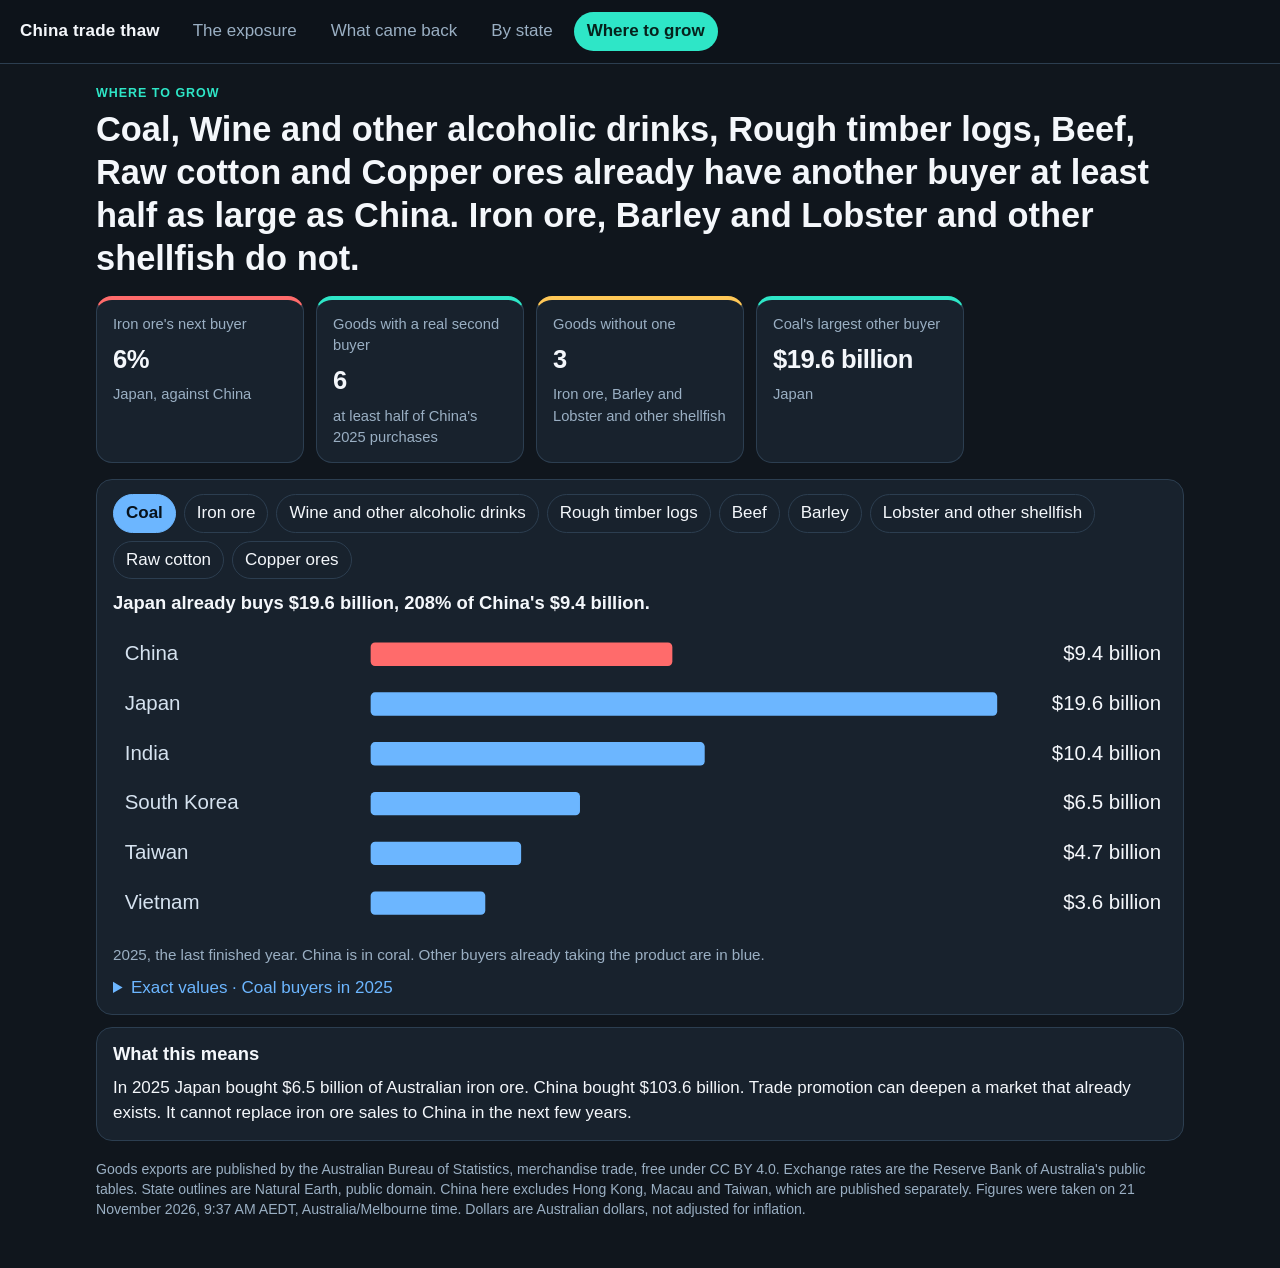
==== site/grow.html @ 38d075c1 "Add the China trade thaw briefing and lakehouse. Merchandise exports from the ABS API show how much " ====
<!DOCTYPE html>
<html lang="en-AU">
<head>
<meta charset="utf-8">
<meta name="viewport" content="width=device-width, initial-scale=1">
<title>Where to grow · China trade thaw</title>
<link rel="icon" href="favicon.ico">
<link rel="stylesheet" href="assets/style.css">
</head>
<body>
<header class="top">
  <div class="brand">China trade thaw</div>
  <nav><a href="index.html">The exposure</a><a href="recovery.html">What came back</a><a href="states.html">By state</a><a href="grow.html" aria-current="page">Where to grow</a></nav>
</header>
<main>

<section class="banner">
  <p class="kicker">Where to grow</p>
  <h1>Coal, Wine and other alcoholic drinks, Rough timber logs, Beef, Raw cotton and Copper ores already have another buyer at least half as large as China. Iron ore, Barley and Lobster and other shellfish do not.</h1>
</section>
<section class="kpis"><article class="kpi status-down"><p class="kpi-label">Iron ore's next buyer</p><p class="kpi-value">6%</p><p class="kpi-detail">Japan, against China</p></article><article class="kpi status-back"><p class="kpi-label">Goods with a real second buyer</p><p class="kpi-value">6</p><p class="kpi-detail">at least half of China's 2025 purchases</p></article><article class="kpi status-part"><p class="kpi-label">Goods without one</p><p class="kpi-value">3</p><p class="kpi-detail">Iron ore, Barley and Lobster and other shellfish</p></article><article class="kpi status-back"><p class="kpi-label">Coal's largest other buyer</p><p class="kpi-value">$19.6 billion</p><p class="kpi-detail">Japan</p></article></section>
<section class="card" data-switch>
  <div class="pills"><button type="button" class="on" data-panel="321" aria-pressed="true">Coal</button><button type="button" class="" data-panel="281" aria-pressed="false">Iron ore</button><button type="button" class="" data-panel="112" aria-pressed="false">Wine and other alcoholic drinks</button><button type="button" class="" data-panel="247" aria-pressed="false">Rough timber logs</button><button type="button" class="" data-panel="011" aria-pressed="false">Beef</button><button type="button" class="" data-panel="043" aria-pressed="false">Barley</button><button type="button" class="" data-panel="036" aria-pressed="false">Lobster and other shellfish</button><button type="button" class="" data-panel="263" aria-pressed="false">Raw cotton</button><button type="button" class="" data-panel="283" aria-pressed="false">Copper ores</button></div>
  
<div class="panel" data-panel-id="321">
  <h3>Japan already buys $19.6 billion, 208% of China's $9.4 billion.</h3>
  <svg class="chart" data-chart="buyers-321" viewBox="0 0 720 212" role="img" width="100%"><text class="chart-label" x="8" y="24" fill="#d5e2ef" font-size="14">China</text><rect x="176" y="12" width="206.1" height="16" rx="3" fill="#ff6b6b"></rect><text class="chart-label" x="716" y="24" text-anchor="end" fill="#f4f7fb" font-size="14">$9.4 billion</text><text class="chart-label" x="8" y="58" fill="#d5e2ef" font-size="14">Japan</text><rect x="176" y="46" width="428.0" height="16" rx="3" fill="#6cb6ff"></rect><text class="chart-label" x="716" y="58" text-anchor="end" fill="#f4f7fb" font-size="14">$19.6 billion</text><text class="chart-label" x="8" y="92" fill="#d5e2ef" font-size="14">India</text><rect x="176" y="80" width="228.2" height="16" rx="3" fill="#6cb6ff"></rect><text class="chart-label" x="716" y="92" text-anchor="end" fill="#f4f7fb" font-size="14">$10.4 billion</text><text class="chart-label" x="8" y="126" fill="#d5e2ef" font-size="14">South Korea</text><rect x="176" y="114" width="143.0" height="16" rx="3" fill="#6cb6ff"></rect><text class="chart-label" x="716" y="126" text-anchor="end" fill="#f4f7fb" font-size="14">$6.5 billion</text><text class="chart-label" x="8" y="160" fill="#d5e2ef" font-size="14">Taiwan</text><rect x="176" y="148" width="102.8" height="16" rx="3" fill="#6cb6ff"></rect><text class="chart-label" x="716" y="160" text-anchor="end" fill="#f4f7fb" font-size="14">$4.7 billion</text><text class="chart-label" x="8" y="194" fill="#d5e2ef" font-size="14">Vietnam</text><rect x="176" y="182" width="78.3" height="16" rx="3" fill="#6cb6ff"></rect><text class="chart-label" x="716" y="194" text-anchor="end" fill="#f4f7fb" font-size="14">$3.6 billion</text></svg>
  <p class="note">2025, the last finished year. China is in coral. Other buyers already taking the product are in blue.</p>
  <details class="exact"><summary>Exact values · Coal buyers in 2025</summary><table><thead><tr><th>Buyer</th><th>Purchases</th></tr></thead><tbody><tr><td>China</td><td>$9.4 billion</td></tr><tr><td>Japan</td><td>$19.6 billion</td></tr><tr><td>India</td><td>$10.4 billion</td></tr><tr><td>South Korea</td><td>$6.5 billion</td></tr><tr><td>Taiwan</td><td>$4.7 billion</td></tr><tr><td>Vietnam</td><td>$3.6 billion</td></tr></tbody></table></details>
</div>

<div class="panel" data-panel-id="281" hidden>
  <h3>Japan buys $6.5 billion. That is 6% of China's $103.6 billion.</h3>
  <svg class="chart" data-chart="buyers-281" viewBox="0 0 720 212" role="img" width="100%"><text class="chart-label" x="8" y="24" fill="#d5e2ef" font-size="14">China</text><rect x="176" y="12" width="428.0" height="16" rx="3" fill="#ff6b6b"></rect><text class="chart-label" x="716" y="24" text-anchor="end" fill="#f4f7fb" font-size="14">$103.6 billion</text><text class="chart-label" x="8" y="58" fill="#d5e2ef" font-size="14">Japan</text><rect x="176" y="46" width="26.8" height="16" rx="3" fill="#6cb6ff"></rect><text class="chart-label" x="716" y="58" text-anchor="end" fill="#f4f7fb" font-size="14">$6.5 billion</text><text class="chart-label" x="8" y="92" fill="#d5e2ef" font-size="14">South Korea</text><rect x="176" y="80" width="26.2" height="16" rx="3" fill="#6cb6ff"></rect><text class="chart-label" x="716" y="92" text-anchor="end" fill="#f4f7fb" font-size="14">$6.4 billion</text><text class="chart-label" x="8" y="126" fill="#d5e2ef" font-size="14">Taiwan</text><rect x="176" y="114" width="6.9" height="16" rx="3" fill="#6cb6ff"></rect><text class="chart-label" x="716" y="126" text-anchor="end" fill="#f4f7fb" font-size="14">$1.7 billion</text><text class="chart-label" x="8" y="160" fill="#d5e2ef" font-size="14">Vietnam</text><rect x="176" y="148" width="5.8" height="16" rx="3" fill="#6cb6ff"></rect><text class="chart-label" x="716" y="160" text-anchor="end" fill="#f4f7fb" font-size="14">$1.4 billion</text><text class="chart-label" x="8" y="194" fill="#d5e2ef" font-size="14">Indonesia</text><rect x="176" y="182" width="3.8" height="16" rx="3" fill="#6cb6ff"></rect><text class="chart-label" x="716" y="194" text-anchor="end" fill="#f4f7fb" font-size="14">$928 million</text></svg>
  <p class="note">2025, the last finished year. China is in coral. Other buyers already taking the product are in blue.</p>
  <details class="exact"><summary>Exact values · Iron ore buyers in 2025</summary><table><thead><tr><th>Buyer</th><th>Purchases</th></tr></thead><tbody><tr><td>China</td><td>$103.6 billion</td></tr><tr><td>Japan</td><td>$6.5 billion</td></tr><tr><td>South Korea</td><td>$6.4 billion</td></tr><tr><td>Taiwan</td><td>$1.7 billion</td></tr><tr><td>Vietnam</td><td>$1.4 billion</td></tr><tr><td>Indonesia</td><td>$928 million</td></tr></tbody></table></details>
</div>

<div class="panel" data-panel-id="112" hidden>
  <h3>United Kingdom already buys $391 million, 54% of China's $722 million.</h3>
  <svg class="chart" data-chart="buyers-112" viewBox="0 0 720 212" role="img" width="100%"><text class="chart-label" x="8" y="24" fill="#d5e2ef" font-size="14">China</text><rect x="176" y="12" width="428.0" height="16" rx="3" fill="#ff6b6b"></rect><text class="chart-label" x="716" y="24" text-anchor="end" fill="#f4f7fb" font-size="14">$722 million</text><text class="chart-label" x="8" y="58" fill="#d5e2ef" font-size="14">United Kingdom</text><rect x="176" y="46" width="231.8" height="16" rx="3" fill="#6cb6ff"></rect><text class="chart-label" x="716" y="58" text-anchor="end" fill="#f4f7fb" font-size="14">$391 million</text><text class="chart-label" x="8" y="92" fill="#d5e2ef" font-size="14">United States</text><rect x="176" y="80" width="193.4" height="16" rx="3" fill="#6cb6ff"></rect><text class="chart-label" x="716" y="92" text-anchor="end" fill="#f4f7fb" font-size="14">$326 million</text><text class="chart-label" x="8" y="126" fill="#d5e2ef" font-size="14">New Zealand</text><rect x="176" y="114" width="125.4" height="16" rx="3" fill="#6cb6ff"></rect><text class="chart-label" x="716" y="126" text-anchor="end" fill="#f4f7fb" font-size="14">$212 million</text><text class="chart-label" x="8" y="160" fill="#d5e2ef" font-size="14">Canada</text><rect x="176" y="148" width="104.7" height="16" rx="3" fill="#6cb6ff"></rect><text class="chart-label" x="716" y="160" text-anchor="end" fill="#f4f7fb" font-size="14">$177 million</text><text class="chart-label" x="8" y="194" fill="#d5e2ef" font-size="14">Hong Kong</text><rect x="176" y="182" width="83.3" height="16" rx="3" fill="#6cb6ff"></rect><text class="chart-label" x="716" y="194" text-anchor="end" fill="#f4f7fb" font-size="14">$141 million</text></svg>
  <p class="note">2025, the last finished year. China is in coral. Other buyers already taking the product are in blue.</p>
  <details class="exact"><summary>Exact values · Wine and other alcoholic drinks buyers in 2025</summary><table><thead><tr><th>Buyer</th><th>Purchases</th></tr></thead><tbody><tr><td>China</td><td>$722 million</td></tr><tr><td>United Kingdom</td><td>$391 million</td></tr><tr><td>United States</td><td>$326 million</td></tr><tr><td>New Zealand</td><td>$212 million</td></tr><tr><td>Canada</td><td>$177 million</td></tr><tr><td>Hong Kong</td><td>$141 million</td></tr></tbody></table></details>
</div>

<div class="panel" data-panel-id="247" hidden>
  <h3>India already buys $167 million, 130% of China's $128 million.</h3>
  <svg class="chart" data-chart="buyers-247" viewBox="0 0 720 212" role="img" width="100%"><text class="chart-label" x="8" y="24" fill="#d5e2ef" font-size="14">China</text><rect x="176" y="12" width="328.7" height="16" rx="3" fill="#ff6b6b"></rect><text class="chart-label" x="716" y="24" text-anchor="end" fill="#f4f7fb" font-size="14">$128 million</text><text class="chart-label" x="8" y="58" fill="#d5e2ef" font-size="14">India</text><rect x="176" y="46" width="428.0" height="16" rx="3" fill="#6cb6ff"></rect><text class="chart-label" x="716" y="58" text-anchor="end" fill="#f4f7fb" font-size="14">$167 million</text><text class="chart-label" x="8" y="92" fill="#d5e2ef" font-size="14">Vietnam</text><rect x="176" y="80" width="19.8" height="16" rx="3" fill="#6cb6ff"></rect><text class="chart-label" x="716" y="92" text-anchor="end" fill="#f4f7fb" font-size="14">$7.7 million</text><text class="chart-label" x="8" y="126" fill="#d5e2ef" font-size="14">Thailand</text><rect x="176" y="114" width="13.9" height="16" rx="3" fill="#6cb6ff"></rect><text class="chart-label" x="716" y="126" text-anchor="end" fill="#f4f7fb" font-size="14">$5.4 million</text><text class="chart-label" x="8" y="160" fill="#d5e2ef" font-size="14">New Zealand</text><rect x="176" y="148" width="8.7" height="16" rx="3" fill="#6cb6ff"></rect><text class="chart-label" x="716" y="160" text-anchor="end" fill="#f4f7fb" font-size="14">$3.4 million</text><text class="chart-label" x="8" y="194" fill="#d5e2ef" font-size="14">South Korea</text><rect x="176" y="182" width="8.4" height="16" rx="3" fill="#6cb6ff"></rect><text class="chart-label" x="716" y="194" text-anchor="end" fill="#f4f7fb" font-size="14">$3.3 million</text></svg>
  <p class="note">2025, the last finished year. China is in coral. Other buyers already taking the product are in blue.</p>
  <details class="exact"><summary>Exact values · Rough timber logs buyers in 2025</summary><table><thead><tr><th>Buyer</th><th>Purchases</th></tr></thead><tbody><tr><td>China</td><td>$128 million</td></tr><tr><td>India</td><td>$167 million</td></tr><tr><td>Vietnam</td><td>$7.7 million</td></tr><tr><td>Thailand</td><td>$5.4 million</td></tr><tr><td>New Zealand</td><td>$3.4 million</td></tr><tr><td>South Korea</td><td>$3.3 million</td></tr></tbody></table></details>
</div>

<div class="panel" data-panel-id="011" hidden>
  <h3>United States already buys $5.9 billion, 168% of China's $3.5 billion.</h3>
  <svg class="chart" data-chart="buyers-011" viewBox="0 0 720 212" role="img" width="100%"><text class="chart-label" x="8" y="24" fill="#d5e2ef" font-size="14">China</text><rect x="176" y="12" width="254.8" height="16" rx="3" fill="#ff6b6b"></rect><text class="chart-label" x="716" y="24" text-anchor="end" fill="#f4f7fb" font-size="14">$3.5 billion</text><text class="chart-label" x="8" y="58" fill="#d5e2ef" font-size="14">United States</text><rect x="176" y="46" width="428.0" height="16" rx="3" fill="#6cb6ff"></rect><text class="chart-label" x="716" y="58" text-anchor="end" fill="#f4f7fb" font-size="14">$5.9 billion</text><text class="chart-label" x="8" y="92" fill="#d5e2ef" font-size="14">Japan</text><rect x="176" y="80" width="181.7" height="16" rx="3" fill="#6cb6ff"></rect><text class="chart-label" x="716" y="92" text-anchor="end" fill="#f4f7fb" font-size="14">$2.5 billion</text><text class="chart-label" x="8" y="126" fill="#d5e2ef" font-size="14">South Korea</text><rect x="176" y="114" width="181.0" height="16" rx="3" fill="#6cb6ff"></rect><text class="chart-label" x="716" y="126" text-anchor="end" fill="#f4f7fb" font-size="14">$2.5 billion</text><text class="chart-label" x="8" y="160" fill="#d5e2ef" font-size="14">Canada</text><rect x="176" y="148" width="48.8" height="16" rx="3" fill="#6cb6ff"></rect><text class="chart-label" x="716" y="160" text-anchor="end" fill="#f4f7fb" font-size="14">$667 million</text><text class="chart-label" x="8" y="194" fill="#d5e2ef" font-size="14">Indonesia</text><rect x="176" y="182" width="42.5" height="16" rx="3" fill="#6cb6ff"></rect><text class="chart-label" x="716" y="194" text-anchor="end" fill="#f4f7fb" font-size="14">$581 million</text></svg>
  <p class="note">2025, the last finished year. China is in coral. Other buyers already taking the product are in blue.</p>
  <details class="exact"><summary>Exact values · Beef buyers in 2025</summary><table><thead><tr><th>Buyer</th><th>Purchases</th></tr></thead><tbody><tr><td>China</td><td>$3.5 billion</td></tr><tr><td>United States</td><td>$5.9 billion</td></tr><tr><td>Japan</td><td>$2.5 billion</td></tr><tr><td>South Korea</td><td>$2.5 billion</td></tr><tr><td>Canada</td><td>$667 million</td></tr><tr><td>Indonesia</td><td>$581 million</td></tr></tbody></table></details>
</div>

<div class="panel" data-panel-id="043" hidden>
  <h3>Saudi Arabia buys $212 million. That is 9% of China's $2.4 billion.</h3>
  <svg class="chart" data-chart="buyers-043" viewBox="0 0 720 212" role="img" width="100%"><text class="chart-label" x="8" y="24" fill="#d5e2ef" font-size="14">China</text><rect x="176" y="12" width="428.0" height="16" rx="3" fill="#ff6b6b"></rect><text class="chart-label" x="716" y="24" text-anchor="end" fill="#f4f7fb" font-size="14">$2.4 billion</text><text class="chart-label" x="8" y="58" fill="#d5e2ef" font-size="14">Saudi Arabia</text><rect x="176" y="46" width="37.6" height="16" rx="3" fill="#6cb6ff"></rect><text class="chart-label" x="716" y="58" text-anchor="end" fill="#f4f7fb" font-size="14">$212 million</text><text class="chart-label" x="8" y="92" fill="#d5e2ef" font-size="14">Japan</text><rect x="176" y="80" width="36.3" height="16" rx="3" fill="#6cb6ff"></rect><text class="chart-label" x="716" y="92" text-anchor="end" fill="#f4f7fb" font-size="14">$205 million</text><text class="chart-label" x="8" y="126" fill="#d5e2ef" font-size="14">Mexico</text><rect x="176" y="114" width="24.6" height="16" rx="3" fill="#6cb6ff"></rect><text class="chart-label" x="716" y="126" text-anchor="end" fill="#f4f7fb" font-size="14">$139 million</text><text class="chart-label" x="8" y="160" fill="#d5e2ef" font-size="14">Vietnam</text><rect x="176" y="148" width="15.2" height="16" rx="3" fill="#6cb6ff"></rect><text class="chart-label" x="716" y="160" text-anchor="end" fill="#f4f7fb" font-size="14">$86 million</text><text class="chart-label" x="8" y="194" fill="#d5e2ef" font-size="14">Thailand</text><rect x="176" y="182" width="10.5" height="16" rx="3" fill="#6cb6ff"></rect><text class="chart-label" x="716" y="194" text-anchor="end" fill="#f4f7fb" font-size="14">$59 million</text></svg>
  <p class="note">2025, the last finished year. China is in coral. Other buyers already taking the product are in blue.</p>
  <details class="exact"><summary>Exact values · Barley buyers in 2025</summary><table><thead><tr><th>Buyer</th><th>Purchases</th></tr></thead><tbody><tr><td>China</td><td>$2.4 billion</td></tr><tr><td>Saudi Arabia</td><td>$212 million</td></tr><tr><td>Japan</td><td>$205 million</td></tr><tr><td>Mexico</td><td>$139 million</td></tr><tr><td>Vietnam</td><td>$86 million</td></tr><tr><td>Thailand</td><td>$59 million</td></tr></tbody></table></details>
</div>

<div class="panel" data-panel-id="036" hidden>
  <h3>Hong Kong buys $142 million. That is 23% of China's $611 million.</h3>
  <svg class="chart" data-chart="buyers-036" viewBox="0 0 720 212" role="img" width="100%"><text class="chart-label" x="8" y="24" fill="#d5e2ef" font-size="14">China</text><rect x="176" y="12" width="428.0" height="16" rx="3" fill="#ff6b6b"></rect><text class="chart-label" x="716" y="24" text-anchor="end" fill="#f4f7fb" font-size="14">$611 million</text><text class="chart-label" x="8" y="58" fill="#d5e2ef" font-size="14">Hong Kong</text><rect x="176" y="46" width="99.7" height="16" rx="3" fill="#6cb6ff"></rect><text class="chart-label" x="716" y="58" text-anchor="end" fill="#f4f7fb" font-size="14">$142 million</text><text class="chart-label" x="8" y="92" fill="#d5e2ef" font-size="14">Taiwan</text><rect x="176" y="80" width="22.5" height="16" rx="3" fill="#6cb6ff"></rect><text class="chart-label" x="716" y="92" text-anchor="end" fill="#f4f7fb" font-size="14">$32 million</text><text class="chart-label" x="8" y="126" fill="#d5e2ef" font-size="14">Singapore</text><rect x="176" y="114" width="20.4" height="16" rx="3" fill="#6cb6ff"></rect><text class="chart-label" x="716" y="126" text-anchor="end" fill="#f4f7fb" font-size="14">$29 million</text><text class="chart-label" x="8" y="160" fill="#d5e2ef" font-size="14">United States</text><rect x="176" y="148" width="15.4" height="16" rx="3" fill="#6cb6ff"></rect><text class="chart-label" x="716" y="160" text-anchor="end" fill="#f4f7fb" font-size="14">$22 million</text><text class="chart-label" x="8" y="194" fill="#d5e2ef" font-size="14">Vietnam</text><rect x="176" y="182" width="11.5" height="16" rx="3" fill="#6cb6ff"></rect><text class="chart-label" x="716" y="194" text-anchor="end" fill="#f4f7fb" font-size="14">$16 million</text></svg>
  <p class="note">2025, the last finished year. China is in coral. Other buyers already taking the product are in blue.</p>
  <details class="exact"><summary>Exact values · Lobster and other shellfish buyers in 2025</summary><table><thead><tr><th>Buyer</th><th>Purchases</th></tr></thead><tbody><tr><td>China</td><td>$611 million</td></tr><tr><td>Hong Kong</td><td>$142 million</td></tr><tr><td>Taiwan</td><td>$32 million</td></tr><tr><td>Singapore</td><td>$29 million</td></tr><tr><td>United States</td><td>$22 million</td></tr><tr><td>Vietnam</td><td>$16 million</td></tr></tbody></table></details>
</div>

<div class="panel" data-panel-id="263" hidden>
  <h3>India already buys $633 million, 67% of China's $944 million.</h3>
  <svg class="chart" data-chart="buyers-263" viewBox="0 0 720 212" role="img" width="100%"><text class="chart-label" x="8" y="24" fill="#d5e2ef" font-size="14">China</text><rect x="176" y="12" width="428.0" height="16" rx="3" fill="#ff6b6b"></rect><text class="chart-label" x="716" y="24" text-anchor="end" fill="#f4f7fb" font-size="14">$944 million</text><text class="chart-label" x="8" y="58" fill="#d5e2ef" font-size="14">India</text><rect x="176" y="46" width="287.2" height="16" rx="3" fill="#6cb6ff"></rect><text class="chart-label" x="716" y="58" text-anchor="end" fill="#f4f7fb" font-size="14">$633 million</text><text class="chart-label" x="8" y="92" fill="#d5e2ef" font-size="14">Vietnam</text><rect x="176" y="80" width="266.2" height="16" rx="3" fill="#6cb6ff"></rect><text class="chart-label" x="716" y="92" text-anchor="end" fill="#f4f7fb" font-size="14">$587 million</text><text class="chart-label" x="8" y="126" fill="#d5e2ef" font-size="14">Bangladesh</text><rect x="176" y="114" width="196.6" height="16" rx="3" fill="#6cb6ff"></rect><text class="chart-label" x="716" y="126" text-anchor="end" fill="#f4f7fb" font-size="14">$434 million</text><text class="chart-label" x="8" y="160" fill="#d5e2ef" font-size="14">Indonesia</text><rect x="176" y="148" width="158.6" height="16" rx="3" fill="#6cb6ff"></rect><text class="chart-label" x="716" y="160" text-anchor="end" fill="#f4f7fb" font-size="14">$350 million</text><text class="chart-label" x="8" y="194" fill="#d5e2ef" font-size="14">Malaysia</text><rect x="176" y="182" width="88.4" height="16" rx="3" fill="#6cb6ff"></rect><text class="chart-label" x="716" y="194" text-anchor="end" fill="#f4f7fb" font-size="14">$195 million</text></svg>
  <p class="note">2025, the last finished year. China is in coral. Other buyers already taking the product are in blue.</p>
  <details class="exact"><summary>Exact values · Raw cotton buyers in 2025</summary><table><thead><tr><th>Buyer</th><th>Purchases</th></tr></thead><tbody><tr><td>China</td><td>$944 million</td></tr><tr><td>India</td><td>$633 million</td></tr><tr><td>Vietnam</td><td>$587 million</td></tr><tr><td>Bangladesh</td><td>$434 million</td></tr><tr><td>Indonesia</td><td>$350 million</td></tr><tr><td>Malaysia</td><td>$195 million</td></tr></tbody></table></details>
</div>

<div class="panel" data-panel-id="283" hidden>
  <h3>Japan already buys $2.4 billion, 80% of China's $3.0 billion.</h3>
  <svg class="chart" data-chart="buyers-283" viewBox="0 0 720 212" role="img" width="100%"><text class="chart-label" x="8" y="24" fill="#d5e2ef" font-size="14">China</text><rect x="176" y="12" width="428.0" height="16" rx="3" fill="#ff6b6b"></rect><text class="chart-label" x="716" y="24" text-anchor="end" fill="#f4f7fb" font-size="14">$3.0 billion</text><text class="chart-label" x="8" y="58" fill="#d5e2ef" font-size="14">Japan</text><rect x="176" y="46" width="343.1" height="16" rx="3" fill="#6cb6ff"></rect><text class="chart-label" x="716" y="58" text-anchor="end" fill="#f4f7fb" font-size="14">$2.4 billion</text><text class="chart-label" x="8" y="92" fill="#d5e2ef" font-size="14">India</text><rect x="176" y="80" width="162.5" height="16" rx="3" fill="#6cb6ff"></rect><text class="chart-label" x="716" y="92" text-anchor="end" fill="#f4f7fb" font-size="14">$1.1 billion</text><text class="chart-label" x="8" y="126" fill="#d5e2ef" font-size="14">South Korea</text><rect x="176" y="114" width="105.5" height="16" rx="3" fill="#6cb6ff"></rect><text class="chart-label" x="716" y="126" text-anchor="end" fill="#f4f7fb" font-size="14">$739 million</text><text class="chart-label" x="8" y="160" fill="#d5e2ef" font-size="14">Malaysia</text><rect x="176" y="148" width="22.4" height="16" rx="3" fill="#6cb6ff"></rect><text class="chart-label" x="716" y="160" text-anchor="end" fill="#f4f7fb" font-size="14">$157 million</text><text class="chart-label" x="8" y="194" fill="#d5e2ef" font-size="14">Philippines</text><rect x="176" y="182" width="9.9" height="16" rx="3" fill="#6cb6ff"></rect><text class="chart-label" x="716" y="194" text-anchor="end" fill="#f4f7fb" font-size="14">$69 million</text></svg>
  <p class="note">2025, the last finished year. China is in coral. Other buyers already taking the product are in blue.</p>
  <details class="exact"><summary>Exact values · Copper ores buyers in 2025</summary><table><thead><tr><th>Buyer</th><th>Purchases</th></tr></thead><tbody><tr><td>China</td><td>$3.0 billion</td></tr><tr><td>Japan</td><td>$2.4 billion</td></tr><tr><td>India</td><td>$1.1 billion</td></tr><tr><td>South Korea</td><td>$739 million</td></tr><tr><td>Malaysia</td><td>$157 million</td></tr><tr><td>Philippines</td><td>$69 million</td></tr></tbody></table></details>
</div>

</section>
<section class="means"><h2>What this means</h2><p>In 2025 Japan bought $6.5 billion of Australian iron ore. China bought $103.6 billion. Trade promotion can deepen a market that already exists. It cannot replace iron ore sales to China in the next few years.</p></section>

<footer class="sources">
  <p>Goods exports are published by the Australian Bureau of Statistics, merchandise trade, free under CC BY 4.0.
  Exchange rates are the Reserve Bank of Australia's public tables. State outlines are Natural Earth, public domain.
  China here excludes Hong Kong, Macau and Taiwan, which are published separately.
  Figures were taken on 21 November 2026, 9:37 AM AEDT, Australia/Melbourne time.
  Dollars are Australian dollars, not adjusted for inflation.</p>
</footer>
</main>
<script src="assets/app.js"></script>
</body>
</html>
---- site/assets/style.css ----
:root {
  color-scheme: dark;
  --bg: #10161d;
  --card: #18222d;
  --line: #2c3e50;
  --text: #f4f7fb;
  --muted: #9aafc3;
  --teal: #2ee6c7;
  --amber: #ffc857;
  --coral: #ff6b6b;
  --blue: #6cb6ff;
}

* { box-sizing: border-box; }

body {
  margin: 0;
  background: var(--bg);
  color: var(--text);
  font: 17px/1.45 "Segoe UI", "Helvetica Neue", Arial, sans-serif;
}

.top {
  display: flex;
  flex-wrap: wrap;
  align-items: center;
  gap: 12px 20px;
  padding: 12px 20px;
  border-bottom: 1px solid var(--line);
  background: #0d131a;
  position: sticky;
  top: 0;
  z-index: 2;
}

.brand {
  font-weight: 700;
  letter-spacing: 0.01em;
}

nav {
  display: flex;
  flex-wrap: wrap;
  gap: 8px;
}

nav a {
  color: var(--muted);
  text-decoration: none;
  padding: 6px 12px;
  border-radius: 999px;
  border: 1px solid transparent;
}

nav a[aria-current="page"] {
  color: #06221c;
  background: var(--teal);
  font-weight: 700;
}

main {
  max-width: 1120px;
  margin: 0 auto;
  padding: 20px 16px 48px;
}

.banner h1 {
  font-size: clamp(1.6rem, 3vw, 2.15rem);
  line-height: 1.25;
  margin: 6px 0 0;
}

.kicker {
  margin: 0;
  color: var(--teal);
  font-weight: 700;
  text-transform: uppercase;
  letter-spacing: 0.08em;
  font-size: 0.78rem;
}

.kpis {
  display: grid;
  grid-template-columns: repeat(5, 1fr);
  gap: 12px;
  margin: 16px 0;
}

.kpi, .card, .means {
  background: var(--card);
  border: 1px solid var(--line);
  border-radius: 16px;
  padding: 14px 16px;
}

.kpi {
  border-top: 4px solid var(--line);
}

.kpi.status-back { border-top-color: var(--teal); }
.kpi.status-part { border-top-color: var(--amber); }
.kpi.status-down { border-top-color: var(--coral); }

.kpi-label, .kpi-detail, .note, footer {
  color: var(--muted);
}

.kpi-label, .kpi-detail { margin: 0; font-size: 0.92rem; }
.kpi-value {
  margin: 6px 0;
  font-size: clamp(1.45rem, 2vw, 1.9rem);
  font-weight: 750;
  letter-spacing: -0.02em;
}

.card { margin: 12px 0; }
.card h2, .means h2, .panel h3 {
  font-size: 1.15rem;
  line-height: 1.3;
  margin: 0 0 10px;
}

.grid-2 {
  display: grid;
  grid-template-columns: 1fr 1fr;
  gap: 12px;
}

.note { margin: 8px 0 0; font-size: 0.95rem; }

.means { margin-top: 12px; }
.means p { margin: 0; }

.pills { display: flex; flex-wrap: wrap; gap: 8px; margin-bottom: 12px; }
.pills button {
  background: transparent;
  color: var(--text);
  border: 1px solid var(--line);
  border-radius: 999px;
  padding: 6px 12px;
  font: inherit;
  cursor: pointer;
}
.pills button.on {
  background: var(--blue);
  color: #07121c;
  border-color: var(--blue);
  font-weight: 700;
}

svg.chart { display: block; max-width: 100%; height: auto; }
svg text { font-family: "Segoe UI", "Helvetica Neue", Arial, sans-serif; }

.legend { display: flex; flex-wrap: wrap; gap: 10px 16px; list-style: none; padding: 8px 0 0; margin: 0; }
.legend li { display: flex; align-items: center; gap: 6px; color: var(--muted); font-size: 0.92rem; }
.legend i { width: 14px; height: 14px; border-radius: 3px; display: inline-block; }

details.exact { margin-top: 10px; }
details.exact summary { cursor: pointer; color: var(--blue); }
table { width: 100%; border-collapse: collapse; margin-top: 8px; font-size: 0.92rem; }
th, td { text-align: left; padding: 6px 8px; border-bottom: 1px solid var(--line); vertical-align: top; }
th { color: var(--muted); font-weight: 650; }

footer.sources { margin-top: 18px; font-size: 0.88rem; }
footer.sources p { margin: 0; }

@media (max-width: 980px) {
  .kpis { grid-template-columns: 1fr 1fr; }
  .grid-2 { grid-template-columns: 1fr; }
}

@media (max-width: 640px) {
  .kpis { grid-template-columns: 1fr; }
}
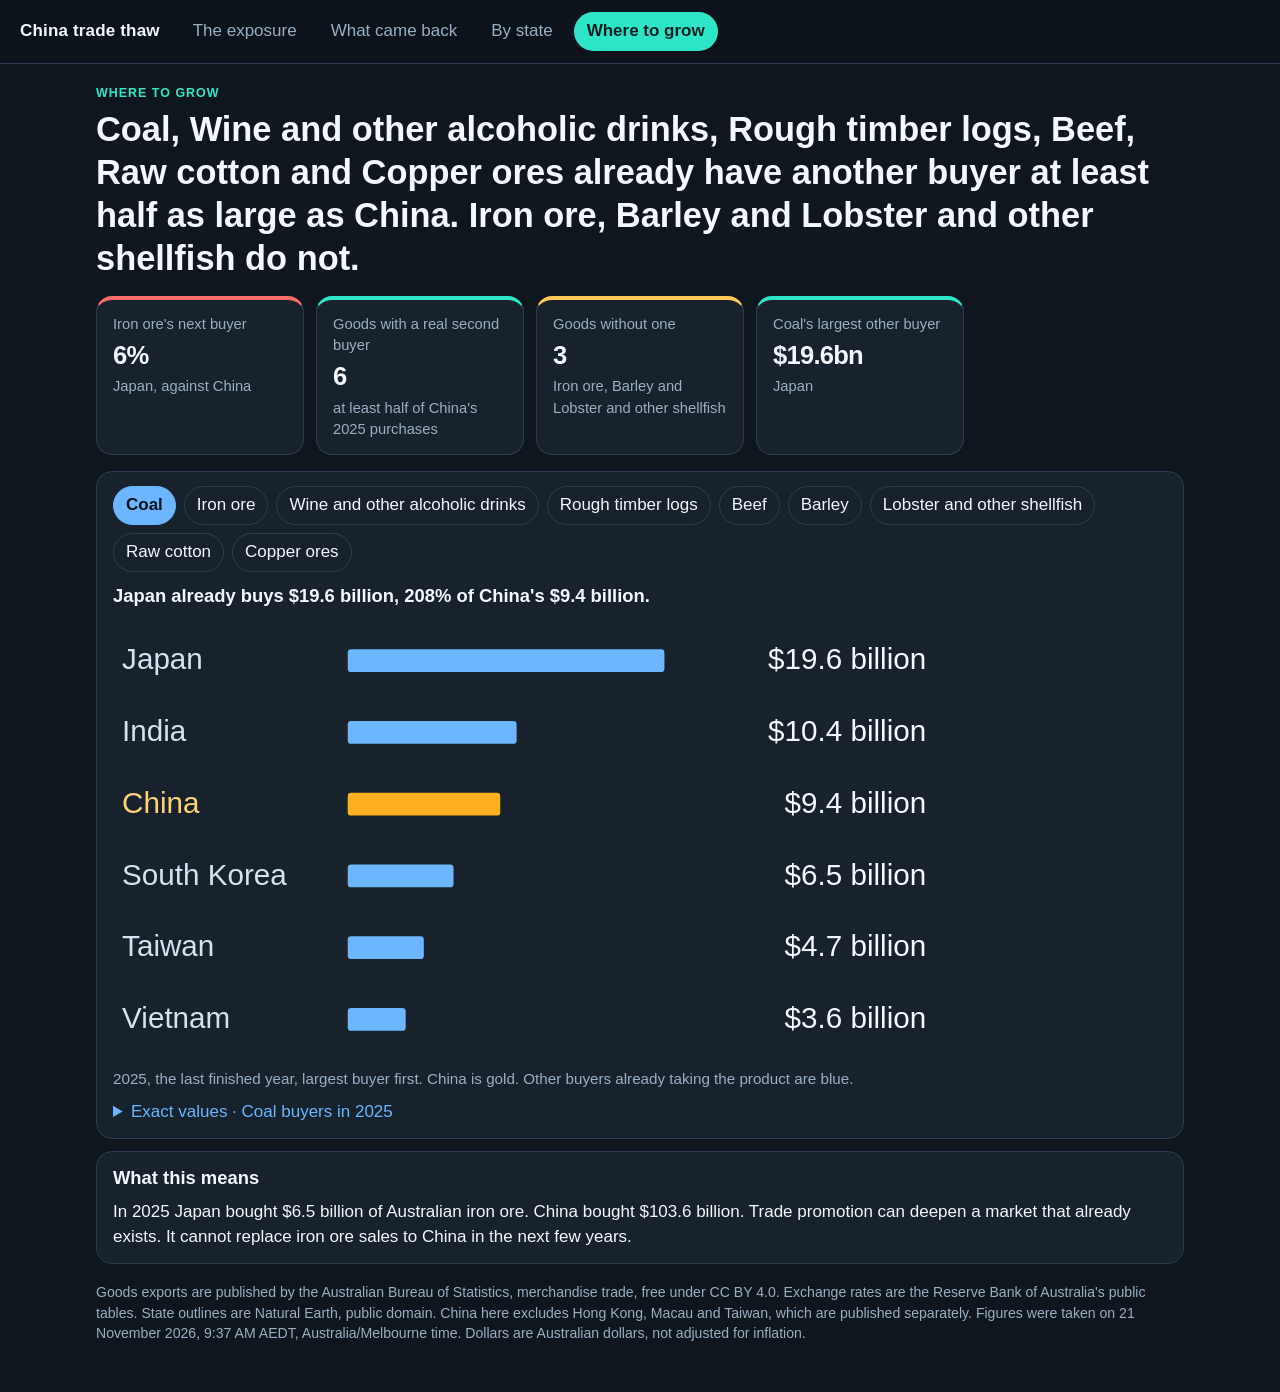
==== commit 4a2ae587: "Polish the briefing charts so labels and KPI values stay readable. Keep the dark cards and the recor" ====
--- a/site/grow.html
+++ b/site/grow.html
@@ -18,70 +18,70 @@
   <p class="kicker">Where to grow</p>
   <h1>Coal, Wine and other alcoholic drinks, Rough timber logs, Beef, Raw cotton and Copper ores already have another buyer at least half as large as China. Iron ore, Barley and Lobster and other shellfish do not.</h1>
 </section>
-<section class="kpis"><article class="kpi status-down"><p class="kpi-label">Iron ore's next buyer</p><p class="kpi-value">6%</p><p class="kpi-detail">Japan, against China</p></article><article class="kpi status-back"><p class="kpi-label">Goods with a real second buyer</p><p class="kpi-value">6</p><p class="kpi-detail">at least half of China's 2025 purchases</p></article><article class="kpi status-part"><p class="kpi-label">Goods without one</p><p class="kpi-value">3</p><p class="kpi-detail">Iron ore, Barley and Lobster and other shellfish</p></article><article class="kpi status-back"><p class="kpi-label">Coal's largest other buyer</p><p class="kpi-value">$19.6 billion</p><p class="kpi-detail">Japan</p></article></section>
+<section class="kpis"><article class="kpi status-down"><p class="kpi-label">Iron ore's next buyer</p><p class="kpi-value">6%</p><p class="kpi-detail">Japan, against China</p></article><article class="kpi status-back"><p class="kpi-label">Goods with a real second buyer</p><p class="kpi-value">6</p><p class="kpi-detail">at least half of China's 2025 purchases</p></article><article class="kpi status-part"><p class="kpi-label">Goods without one</p><p class="kpi-value">3</p><p class="kpi-detail">Iron ore, Barley and Lobster and other shellfish</p></article><article class="kpi status-back"><p class="kpi-label">Coal's largest other buyer</p><p class="kpi-value">$19.6bn</p><p class="kpi-detail">Japan</p></article></section>
 <section class="card" data-switch>
   <div class="pills"><button type="button" class="on" data-panel="321" aria-pressed="true">Coal</button><button type="button" class="" data-panel="281" aria-pressed="false">Iron ore</button><button type="button" class="" data-panel="112" aria-pressed="false">Wine and other alcoholic drinks</button><button type="button" class="" data-panel="247" aria-pressed="false">Rough timber logs</button><button type="button" class="" data-panel="011" aria-pressed="false">Beef</button><button type="button" class="" data-panel="043" aria-pressed="false">Barley</button><button type="button" class="" data-panel="036" aria-pressed="false">Lobster and other shellfish</button><button type="button" class="" data-panel="263" aria-pressed="false">Raw cotton</button><button type="button" class="" data-panel="283" aria-pressed="false">Copper ores</button></div>
   
 <div class="panel" data-panel-id="321">
   <h3>Japan already buys $19.6 billion, 208% of China's $9.4 billion.</h3>
-  <svg class="chart" data-chart="buyers-321" viewBox="0 0 720 212" role="img" width="100%"><text class="chart-label" x="8" y="24" fill="#d5e2ef" font-size="14">China</text><rect x="176" y="12" width="206.1" height="16" rx="3" fill="#ff6b6b"></rect><text class="chart-label" x="716" y="24" text-anchor="end" fill="#f4f7fb" font-size="14">$9.4 billion</text><text class="chart-label" x="8" y="58" fill="#d5e2ef" font-size="14">Japan</text><rect x="176" y="46" width="428.0" height="16" rx="3" fill="#6cb6ff"></rect><text class="chart-label" x="716" y="58" text-anchor="end" fill="#f4f7fb" font-size="14">$19.6 billion</text><text class="chart-label" x="8" y="92" fill="#d5e2ef" font-size="14">India</text><rect x="176" y="80" width="228.2" height="16" rx="3" fill="#6cb6ff"></rect><text class="chart-label" x="716" y="92" text-anchor="end" fill="#f4f7fb" font-size="14">$10.4 billion</text><text class="chart-label" x="8" y="126" fill="#d5e2ef" font-size="14">South Korea</text><rect x="176" y="114" width="143.0" height="16" rx="3" fill="#6cb6ff"></rect><text class="chart-label" x="716" y="126" text-anchor="end" fill="#f4f7fb" font-size="14">$6.5 billion</text><text class="chart-label" x="8" y="160" fill="#d5e2ef" font-size="14">Taiwan</text><rect x="176" y="148" width="102.8" height="16" rx="3" fill="#6cb6ff"></rect><text class="chart-label" x="716" y="160" text-anchor="end" fill="#f4f7fb" font-size="14">$4.7 billion</text><text class="chart-label" x="8" y="194" fill="#d5e2ef" font-size="14">Vietnam</text><rect x="176" y="182" width="78.3" height="16" rx="3" fill="#6cb6ff"></rect><text class="chart-label" x="716" y="194" text-anchor="end" fill="#f4f7fb" font-size="14">$3.6 billion</text></svg>
-  <p class="note">2025, the last finished year. China is in coral. Other buyers already taking the product are in blue.</p>
-  <details class="exact"><summary>Exact values · Coal buyers in 2025</summary><table><thead><tr><th>Buyer</th><th>Purchases</th></tr></thead><tbody><tr><td>China</td><td>$9.4 billion</td></tr><tr><td>Japan</td><td>$19.6 billion</td></tr><tr><td>India</td><td>$10.4 billion</td></tr><tr><td>South Korea</td><td>$6.5 billion</td></tr><tr><td>Taiwan</td><td>$4.7 billion</td></tr><tr><td>Vietnam</td><td>$3.6 billion</td></tr></tbody></table></details>
+  <div class="chart-scroll"><svg class="chart" data-chart="buyers-321" data-sort="desc" viewBox="0 0 720 388" role="img" width="100%"><text class="chart-label" x="8" y="45.1" fill="#d5e2ef" font-size="26">Japan</text><rect x="206.1" y="27.5" width="278.1" height="20" rx="3" fill="#6cb6ff" data-code="JAP"></rect><text class="chart-label" x="714" y="45.1" text-anchor="end" fill="#f4f7fb" font-size="26">$19.6 billion</text><text class="chart-label" x="8" y="108.1" fill="#d5e2ef" font-size="26">India</text><rect x="206.1" y="90.5" width="148.3" height="20" rx="3" fill="#6cb6ff" data-code="INIA"></rect><text class="chart-label" x="714" y="108.1" text-anchor="end" fill="#f4f7fb" font-size="26">$10.4 billion</text><text class="chart-label" x="8" y="171.1" fill="#ffd27a" font-size="26">China</text><rect x="206.1" y="153.5" width="133.9" height="20" rx="3" fill="#ffb020" data-code="CHIN"></rect><text class="chart-label" x="714" y="171.1" text-anchor="end" fill="#f4f7fb" font-size="26">$9.4 billion</text><text class="chart-label" x="8" y="234.1" fill="#d5e2ef" font-size="26">South Korea</text><rect x="206.1" y="216.5" width="92.9" height="20" rx="3" fill="#6cb6ff" data-code="RKOR"></rect><text class="chart-label" x="714" y="234.1" text-anchor="end" fill="#f4f7fb" font-size="26">$6.5 billion</text><text class="chart-label" x="8" y="297.1" fill="#d5e2ef" font-size="26">Taiwan</text><rect x="206.1" y="279.5" width="66.8" height="20" rx="3" fill="#6cb6ff" data-code="TAIW"></rect><text class="chart-label" x="714" y="297.1" text-anchor="end" fill="#f4f7fb" font-size="26">$4.7 billion</text><text class="chart-label" x="8" y="360.1" fill="#d5e2ef" font-size="26">Vietnam</text><rect x="206.1" y="342.5" width="50.9" height="20" rx="3" fill="#6cb6ff" data-code="VIET"></rect><text class="chart-label" x="714" y="360.1" text-anchor="end" fill="#f4f7fb" font-size="26">$3.6 billion</text></svg></div>
+  <p class="note">2025, the last finished year, largest buyer first. China is gold. Other buyers already taking the product are blue.</p>
+  <details class="exact"><summary>Exact values · Coal buyers in 2025</summary><table><thead><tr><th>Buyer</th><th>Purchases</th></tr></thead><tbody><tr><td>Japan</td><td>$19.6 billion</td></tr><tr><td>India</td><td>$10.4 billion</td></tr><tr><td>China</td><td>$9.4 billion</td></tr><tr><td>South Korea</td><td>$6.5 billion</td></tr><tr><td>Taiwan</td><td>$4.7 billion</td></tr><tr><td>Vietnam</td><td>$3.6 billion</td></tr></tbody></table></details>
 </div>
 
 <div class="panel" data-panel-id="281" hidden>
   <h3>Japan buys $6.5 billion. That is 6% of China's $103.6 billion.</h3>
-  <svg class="chart" data-chart="buyers-281" viewBox="0 0 720 212" role="img" width="100%"><text class="chart-label" x="8" y="24" fill="#d5e2ef" font-size="14">China</text><rect x="176" y="12" width="428.0" height="16" rx="3" fill="#ff6b6b"></rect><text class="chart-label" x="716" y="24" text-anchor="end" fill="#f4f7fb" font-size="14">$103.6 billion</text><text class="chart-label" x="8" y="58" fill="#d5e2ef" font-size="14">Japan</text><rect x="176" y="46" width="26.8" height="16" rx="3" fill="#6cb6ff"></rect><text class="chart-label" x="716" y="58" text-anchor="end" fill="#f4f7fb" font-size="14">$6.5 billion</text><text class="chart-label" x="8" y="92" fill="#d5e2ef" font-size="14">South Korea</text><rect x="176" y="80" width="26.2" height="16" rx="3" fill="#6cb6ff"></rect><text class="chart-label" x="716" y="92" text-anchor="end" fill="#f4f7fb" font-size="14">$6.4 billion</text><text class="chart-label" x="8" y="126" fill="#d5e2ef" font-size="14">Taiwan</text><rect x="176" y="114" width="6.9" height="16" rx="3" fill="#6cb6ff"></rect><text class="chart-label" x="716" y="126" text-anchor="end" fill="#f4f7fb" font-size="14">$1.7 billion</text><text class="chart-label" x="8" y="160" fill="#d5e2ef" font-size="14">Vietnam</text><rect x="176" y="148" width="5.8" height="16" rx="3" fill="#6cb6ff"></rect><text class="chart-label" x="716" y="160" text-anchor="end" fill="#f4f7fb" font-size="14">$1.4 billion</text><text class="chart-label" x="8" y="194" fill="#d5e2ef" font-size="14">Indonesia</text><rect x="176" y="182" width="3.8" height="16" rx="3" fill="#6cb6ff"></rect><text class="chart-label" x="716" y="194" text-anchor="end" fill="#f4f7fb" font-size="14">$928 million</text></svg>
-  <p class="note">2025, the last finished year. China is in coral. Other buyers already taking the product are in blue.</p>
+  <div class="chart-scroll"><svg class="chart" data-chart="buyers-281" data-sort="desc" viewBox="0 0 720 388" role="img" width="100%"><text class="chart-label" x="8" y="45.1" fill="#ffd27a" font-size="26">China</text><rect x="206.1" y="27.5" width="262.0" height="20" rx="3" fill="#ffb020" data-code="CHIN"></rect><text class="chart-label" x="714" y="45.1" text-anchor="end" fill="#f4f7fb" font-size="26">$103.6 billion</text><text class="chart-label" x="8" y="108.1" fill="#d5e2ef" font-size="26">Japan</text><rect x="206.1" y="90.5" width="16.4" height="20" rx="3" fill="#6cb6ff" data-code="JAP"></rect><text class="chart-label" x="714" y="108.1" text-anchor="end" fill="#f4f7fb" font-size="26">$6.5 billion</text><text class="chart-label" x="8" y="171.1" fill="#d5e2ef" font-size="26">South Korea</text><rect x="206.1" y="153.5" width="16.1" height="20" rx="3" fill="#6cb6ff" data-code="RKOR"></rect><text class="chart-label" x="714" y="171.1" text-anchor="end" fill="#f4f7fb" font-size="26">$6.4 billion</text><text class="chart-label" x="8" y="234.1" fill="#d5e2ef" font-size="26">Taiwan</text><rect x="206.1" y="216.5" width="4.2" height="20" rx="3" fill="#6cb6ff" data-code="TAIW"></rect><text class="chart-label" x="714" y="234.1" text-anchor="end" fill="#f4f7fb" font-size="26">$1.7 billion</text><text class="chart-label" x="8" y="297.1" fill="#d5e2ef" font-size="26">Vietnam</text><rect x="206.1" y="279.5" width="3.6" height="20" rx="3" fill="#6cb6ff" data-code="VIET"></rect><text class="chart-label" x="714" y="297.1" text-anchor="end" fill="#f4f7fb" font-size="26">$1.4 billion</text><text class="chart-label" x="8" y="360.1" fill="#d5e2ef" font-size="26">Indonesia</text><rect x="206.1" y="342.5" width="2.3" height="20" rx="3" fill="#6cb6ff" data-code="INDO"></rect><text class="chart-label" x="714" y="360.1" text-anchor="end" fill="#f4f7fb" font-size="26">$928 million</text></svg></div>
+  <p class="note">2025, the last finished year, largest buyer first. China is gold. Other buyers already taking the product are blue.</p>
   <details class="exact"><summary>Exact values · Iron ore buyers in 2025</summary><table><thead><tr><th>Buyer</th><th>Purchases</th></tr></thead><tbody><tr><td>China</td><td>$103.6 billion</td></tr><tr><td>Japan</td><td>$6.5 billion</td></tr><tr><td>South Korea</td><td>$6.4 billion</td></tr><tr><td>Taiwan</td><td>$1.7 billion</td></tr><tr><td>Vietnam</td><td>$1.4 billion</td></tr><tr><td>Indonesia</td><td>$928 million</td></tr></tbody></table></details>
 </div>
 
 <div class="panel" data-panel-id="112" hidden>
   <h3>United Kingdom already buys $391 million, 54% of China's $722 million.</h3>
-  <svg class="chart" data-chart="buyers-112" viewBox="0 0 720 212" role="img" width="100%"><text class="chart-label" x="8" y="24" fill="#d5e2ef" font-size="14">China</text><rect x="176" y="12" width="428.0" height="16" rx="3" fill="#ff6b6b"></rect><text class="chart-label" x="716" y="24" text-anchor="end" fill="#f4f7fb" font-size="14">$722 million</text><text class="chart-label" x="8" y="58" fill="#d5e2ef" font-size="14">United Kingdom</text><rect x="176" y="46" width="231.8" height="16" rx="3" fill="#6cb6ff"></rect><text class="chart-label" x="716" y="58" text-anchor="end" fill="#f4f7fb" font-size="14">$391 million</text><text class="chart-label" x="8" y="92" fill="#d5e2ef" font-size="14">United States</text><rect x="176" y="80" width="193.4" height="16" rx="3" fill="#6cb6ff"></rect><text class="chart-label" x="716" y="92" text-anchor="end" fill="#f4f7fb" font-size="14">$326 million</text><text class="chart-label" x="8" y="126" fill="#d5e2ef" font-size="14">New Zealand</text><rect x="176" y="114" width="125.4" height="16" rx="3" fill="#6cb6ff"></rect><text class="chart-label" x="716" y="126" text-anchor="end" fill="#f4f7fb" font-size="14">$212 million</text><text class="chart-label" x="8" y="160" fill="#d5e2ef" font-size="14">Canada</text><rect x="176" y="148" width="104.7" height="16" rx="3" fill="#6cb6ff"></rect><text class="chart-label" x="716" y="160" text-anchor="end" fill="#f4f7fb" font-size="14">$177 million</text><text class="chart-label" x="8" y="194" fill="#d5e2ef" font-size="14">Hong Kong</text><rect x="176" y="182" width="83.3" height="16" rx="3" fill="#6cb6ff"></rect><text class="chart-label" x="716" y="194" text-anchor="end" fill="#f4f7fb" font-size="14">$141 million</text></svg>
-  <p class="note">2025, the last finished year. China is in coral. Other buyers already taking the product are in blue.</p>
+  <div class="chart-scroll"><svg class="chart" data-chart="buyers-112" data-sort="desc" viewBox="0 0 720 388" role="img" width="100%"><text class="chart-label" x="8" y="45.1" fill="#ffd27a" font-size="26">China</text><rect x="254.5" y="27.5" width="245.9" height="20" rx="3" fill="#ffb020" data-code="CHIN"></rect><text class="chart-label" x="714" y="45.1" text-anchor="end" fill="#f4f7fb" font-size="26">$722 million</text><text class="chart-label" x="8" y="108.1" fill="#d5e2ef" font-size="26">United Kingdom</text><rect x="254.5" y="90.5" width="133.2" height="20" rx="3" fill="#6cb6ff" data-code="UK"></rect><text class="chart-label" x="714" y="108.1" text-anchor="end" fill="#f4f7fb" font-size="26">$391 million</text><text class="chart-label" x="8" y="171.1" fill="#d5e2ef" font-size="26">United States</text><rect x="254.5" y="153.5" width="111.1" height="20" rx="3" fill="#6cb6ff" data-code="USA"></rect><text class="chart-label" x="714" y="171.1" text-anchor="end" fill="#f4f7fb" font-size="26">$326 million</text><text class="chart-label" x="8" y="234.1" fill="#d5e2ef" font-size="26">New Zealand</text><rect x="254.5" y="216.5" width="72.1" height="20" rx="3" fill="#6cb6ff" data-code="NZ"></rect><text class="chart-label" x="714" y="234.1" text-anchor="end" fill="#f4f7fb" font-size="26">$212 million</text><text class="chart-label" x="8" y="297.1" fill="#d5e2ef" font-size="26">Canada</text><rect x="254.5" y="279.5" width="60.2" height="20" rx="3" fill="#6cb6ff" data-code="CAN"></rect><text class="chart-label" x="714" y="297.1" text-anchor="end" fill="#f4f7fb" font-size="26">$177 million</text><text class="chart-label" x="8" y="360.1" fill="#d5e2ef" font-size="26">Hong Kong</text><rect x="254.5" y="342.5" width="47.8" height="20" rx="3" fill="#6cb6ff" data-code="HONG"></rect><text class="chart-label" x="714" y="360.1" text-anchor="end" fill="#f4f7fb" font-size="26">$141 million</text></svg></div>
+  <p class="note">2025, the last finished year, largest buyer first. China is gold. Other buyers already taking the product are blue.</p>
   <details class="exact"><summary>Exact values · Wine and other alcoholic drinks buyers in 2025</summary><table><thead><tr><th>Buyer</th><th>Purchases</th></tr></thead><tbody><tr><td>China</td><td>$722 million</td></tr><tr><td>United Kingdom</td><td>$391 million</td></tr><tr><td>United States</td><td>$326 million</td></tr><tr><td>New Zealand</td><td>$212 million</td></tr><tr><td>Canada</td><td>$177 million</td></tr><tr><td>Hong Kong</td><td>$141 million</td></tr></tbody></table></details>
 </div>
 
 <div class="panel" data-panel-id="247" hidden>
   <h3>India already buys $167 million, 130% of China's $128 million.</h3>
-  <svg class="chart" data-chart="buyers-247" viewBox="0 0 720 212" role="img" width="100%"><text class="chart-label" x="8" y="24" fill="#d5e2ef" font-size="14">China</text><rect x="176" y="12" width="328.7" height="16" rx="3" fill="#ff6b6b"></rect><text class="chart-label" x="716" y="24" text-anchor="end" fill="#f4f7fb" font-size="14">$128 million</text><text class="chart-label" x="8" y="58" fill="#d5e2ef" font-size="14">India</text><rect x="176" y="46" width="428.0" height="16" rx="3" fill="#6cb6ff"></rect><text class="chart-label" x="716" y="58" text-anchor="end" fill="#f4f7fb" font-size="14">$167 million</text><text class="chart-label" x="8" y="92" fill="#d5e2ef" font-size="14">Vietnam</text><rect x="176" y="80" width="19.8" height="16" rx="3" fill="#6cb6ff"></rect><text class="chart-label" x="716" y="92" text-anchor="end" fill="#f4f7fb" font-size="14">$7.7 million</text><text class="chart-label" x="8" y="126" fill="#d5e2ef" font-size="14">Thailand</text><rect x="176" y="114" width="13.9" height="16" rx="3" fill="#6cb6ff"></rect><text class="chart-label" x="716" y="126" text-anchor="end" fill="#f4f7fb" font-size="14">$5.4 million</text><text class="chart-label" x="8" y="160" fill="#d5e2ef" font-size="14">New Zealand</text><rect x="176" y="148" width="8.7" height="16" rx="3" fill="#6cb6ff"></rect><text class="chart-label" x="716" y="160" text-anchor="end" fill="#f4f7fb" font-size="14">$3.4 million</text><text class="chart-label" x="8" y="194" fill="#d5e2ef" font-size="14">South Korea</text><rect x="176" y="182" width="8.4" height="16" rx="3" fill="#6cb6ff"></rect><text class="chart-label" x="716" y="194" text-anchor="end" fill="#f4f7fb" font-size="14">$3.3 million</text></svg>
-  <p class="note">2025, the last finished year. China is in coral. Other buyers already taking the product are in blue.</p>
-  <details class="exact"><summary>Exact values · Rough timber logs buyers in 2025</summary><table><thead><tr><th>Buyer</th><th>Purchases</th></tr></thead><tbody><tr><td>China</td><td>$128 million</td></tr><tr><td>India</td><td>$167 million</td></tr><tr><td>Vietnam</td><td>$7.7 million</td></tr><tr><td>Thailand</td><td>$5.4 million</td></tr><tr><td>New Zealand</td><td>$3.4 million</td></tr><tr><td>South Korea</td><td>$3.3 million</td></tr></tbody></table></details>
+  <div class="chart-scroll"><svg class="chart" data-chart="buyers-247" data-sort="desc" viewBox="0 0 720 388" role="img" width="100%"><text class="chart-label" x="8" y="45.1" fill="#d5e2ef" font-size="26">India</text><rect x="206.1" y="27.5" width="294.2" height="20" rx="3" fill="#6cb6ff" data-code="INIA"></rect><text class="chart-label" x="714" y="45.1" text-anchor="end" fill="#f4f7fb" font-size="26">$167 million</text><text class="chart-label" x="8" y="108.1" fill="#ffd27a" font-size="26">China</text><rect x="206.1" y="90.5" width="226.0" height="20" rx="3" fill="#ffb020" data-code="CHIN"></rect><text class="chart-label" x="714" y="108.1" text-anchor="end" fill="#f4f7fb" font-size="26">$128 million</text><text class="chart-label" x="8" y="171.1" fill="#d5e2ef" font-size="26">Vietnam</text><rect x="206.1" y="153.5" width="13.6" height="20" rx="3" fill="#6cb6ff" data-code="VIET"></rect><text class="chart-label" x="714" y="171.1" text-anchor="end" fill="#f4f7fb" font-size="26">$7.7 million</text><text class="chart-label" x="8" y="234.1" fill="#d5e2ef" font-size="26">Thailand</text><rect x="206.1" y="216.5" width="9.6" height="20" rx="3" fill="#6cb6ff" data-code="THAI"></rect><text class="chart-label" x="714" y="234.1" text-anchor="end" fill="#f4f7fb" font-size="26">$5.4 million</text><text class="chart-label" x="8" y="297.1" fill="#d5e2ef" font-size="26">New Zealand</text><rect x="206.1" y="279.5" width="6.0" height="20" rx="3" fill="#6cb6ff" data-code="NZ"></rect><text class="chart-label" x="714" y="297.1" text-anchor="end" fill="#f4f7fb" font-size="26">$3.4 million</text><text class="chart-label" x="8" y="360.1" fill="#d5e2ef" font-size="26">South Korea</text><rect x="206.1" y="342.5" width="5.7" height="20" rx="3" fill="#6cb6ff" data-code="RKOR"></rect><text class="chart-label" x="714" y="360.1" text-anchor="end" fill="#f4f7fb" font-size="26">$3.3 million</text></svg></div>
+  <p class="note">2025, the last finished year, largest buyer first. China is gold. Other buyers already taking the product are blue.</p>
+  <details class="exact"><summary>Exact values · Rough timber logs buyers in 2025</summary><table><thead><tr><th>Buyer</th><th>Purchases</th></tr></thead><tbody><tr><td>India</td><td>$167 million</td></tr><tr><td>China</td><td>$128 million</td></tr><tr><td>Vietnam</td><td>$7.7 million</td></tr><tr><td>Thailand</td><td>$5.4 million</td></tr><tr><td>New Zealand</td><td>$3.4 million</td></tr><tr><td>South Korea</td><td>$3.3 million</td></tr></tbody></table></details>
 </div>
 
 <div class="panel" data-panel-id="011" hidden>
   <h3>United States already buys $5.9 billion, 168% of China's $3.5 billion.</h3>
-  <svg class="chart" data-chart="buyers-011" viewBox="0 0 720 212" role="img" width="100%"><text class="chart-label" x="8" y="24" fill="#d5e2ef" font-size="14">China</text><rect x="176" y="12" width="254.8" height="16" rx="3" fill="#ff6b6b"></rect><text class="chart-label" x="716" y="24" text-anchor="end" fill="#f4f7fb" font-size="14">$3.5 billion</text><text class="chart-label" x="8" y="58" fill="#d5e2ef" font-size="14">United States</text><rect x="176" y="46" width="428.0" height="16" rx="3" fill="#6cb6ff"></rect><text class="chart-label" x="716" y="58" text-anchor="end" fill="#f4f7fb" font-size="14">$5.9 billion</text><text class="chart-label" x="8" y="92" fill="#d5e2ef" font-size="14">Japan</text><rect x="176" y="80" width="181.7" height="16" rx="3" fill="#6cb6ff"></rect><text class="chart-label" x="716" y="92" text-anchor="end" fill="#f4f7fb" font-size="14">$2.5 billion</text><text class="chart-label" x="8" y="126" fill="#d5e2ef" font-size="14">South Korea</text><rect x="176" y="114" width="181.0" height="16" rx="3" fill="#6cb6ff"></rect><text class="chart-label" x="716" y="126" text-anchor="end" fill="#f4f7fb" font-size="14">$2.5 billion</text><text class="chart-label" x="8" y="160" fill="#d5e2ef" font-size="14">Canada</text><rect x="176" y="148" width="48.8" height="16" rx="3" fill="#6cb6ff"></rect><text class="chart-label" x="716" y="160" text-anchor="end" fill="#f4f7fb" font-size="14">$667 million</text><text class="chart-label" x="8" y="194" fill="#d5e2ef" font-size="14">Indonesia</text><rect x="176" y="182" width="42.5" height="16" rx="3" fill="#6cb6ff"></rect><text class="chart-label" x="716" y="194" text-anchor="end" fill="#f4f7fb" font-size="14">$581 million</text></svg>
-  <p class="note">2025, the last finished year. China is in coral. Other buyers already taking the product are in blue.</p>
-  <details class="exact"><summary>Exact values · Beef buyers in 2025</summary><table><thead><tr><th>Buyer</th><th>Purchases</th></tr></thead><tbody><tr><td>China</td><td>$3.5 billion</td></tr><tr><td>United States</td><td>$5.9 billion</td></tr><tr><td>Japan</td><td>$2.5 billion</td></tr><tr><td>South Korea</td><td>$2.5 billion</td></tr><tr><td>Canada</td><td>$667 million</td></tr><tr><td>Indonesia</td><td>$581 million</td></tr></tbody></table></details>
+  <div class="chart-scroll"><svg class="chart" data-chart="buyers-011" data-sort="desc" viewBox="0 0 720 388" role="img" width="100%"><text class="chart-label" x="8" y="45.1" fill="#d5e2ef" font-size="26">United States</text><rect x="238.4" y="27.5" width="262.0" height="20" rx="3" fill="#6cb6ff" data-code="USA"></rect><text class="chart-label" x="714" y="45.1" text-anchor="end" fill="#f4f7fb" font-size="26">$5.9 billion</text><text class="chart-label" x="8" y="108.1" fill="#ffd27a" font-size="26">China</text><rect x="238.4" y="90.5" width="156.0" height="20" rx="3" fill="#ffb020" data-code="CHIN"></rect><text class="chart-label" x="714" y="108.1" text-anchor="end" fill="#f4f7fb" font-size="26">$3.5 billion</text><text class="chart-label" x="8" y="171.1" fill="#d5e2ef" font-size="26">Japan</text><rect x="238.4" y="153.5" width="111.2" height="20" rx="3" fill="#6cb6ff" data-code="JAP"></rect><text class="chart-label" x="714" y="171.1" text-anchor="end" fill="#f4f7fb" font-size="26">$2.5 billion</text><text class="chart-label" x="8" y="234.1" fill="#d5e2ef" font-size="26">South Korea</text><rect x="238.4" y="216.5" width="110.8" height="20" rx="3" fill="#6cb6ff" data-code="RKOR"></rect><text class="chart-label" x="714" y="234.1" text-anchor="end" fill="#f4f7fb" font-size="26">$2.5 billion</text><text class="chart-label" x="8" y="297.1" fill="#d5e2ef" font-size="26">Canada</text><rect x="238.4" y="279.5" width="29.9" height="20" rx="3" fill="#6cb6ff" data-code="CAN"></rect><text class="chart-label" x="714" y="297.1" text-anchor="end" fill="#f4f7fb" font-size="26">$667 million</text><text class="chart-label" x="8" y="360.1" fill="#d5e2ef" font-size="26">Indonesia</text><rect x="238.4" y="342.5" width="26.0" height="20" rx="3" fill="#6cb6ff" data-code="INDO"></rect><text class="chart-label" x="714" y="360.1" text-anchor="end" fill="#f4f7fb" font-size="26">$581 million</text></svg></div>
+  <p class="note">2025, the last finished year, largest buyer first. China is gold. Other buyers already taking the product are blue.</p>
+  <details class="exact"><summary>Exact values · Beef buyers in 2025</summary><table><thead><tr><th>Buyer</th><th>Purchases</th></tr></thead><tbody><tr><td>United States</td><td>$5.9 billion</td></tr><tr><td>China</td><td>$3.5 billion</td></tr><tr><td>Japan</td><td>$2.5 billion</td></tr><tr><td>South Korea</td><td>$2.5 billion</td></tr><tr><td>Canada</td><td>$667 million</td></tr><tr><td>Indonesia</td><td>$581 million</td></tr></tbody></table></details>
 </div>
 
 <div class="panel" data-panel-id="043" hidden>
   <h3>Saudi Arabia buys $212 million. That is 9% of China's $2.4 billion.</h3>
-  <svg class="chart" data-chart="buyers-043" viewBox="0 0 720 212" role="img" width="100%"><text class="chart-label" x="8" y="24" fill="#d5e2ef" font-size="14">China</text><rect x="176" y="12" width="428.0" height="16" rx="3" fill="#ff6b6b"></rect><text class="chart-label" x="716" y="24" text-anchor="end" fill="#f4f7fb" font-size="14">$2.4 billion</text><text class="chart-label" x="8" y="58" fill="#d5e2ef" font-size="14">Saudi Arabia</text><rect x="176" y="46" width="37.6" height="16" rx="3" fill="#6cb6ff"></rect><text class="chart-label" x="716" y="58" text-anchor="end" fill="#f4f7fb" font-size="14">$212 million</text><text class="chart-label" x="8" y="92" fill="#d5e2ef" font-size="14">Japan</text><rect x="176" y="80" width="36.3" height="16" rx="3" fill="#6cb6ff"></rect><text class="chart-label" x="716" y="92" text-anchor="end" fill="#f4f7fb" font-size="14">$205 million</text><text class="chart-label" x="8" y="126" fill="#d5e2ef" font-size="14">Mexico</text><rect x="176" y="114" width="24.6" height="16" rx="3" fill="#6cb6ff"></rect><text class="chart-label" x="716" y="126" text-anchor="end" fill="#f4f7fb" font-size="14">$139 million</text><text class="chart-label" x="8" y="160" fill="#d5e2ef" font-size="14">Vietnam</text><rect x="176" y="148" width="15.2" height="16" rx="3" fill="#6cb6ff"></rect><text class="chart-label" x="716" y="160" text-anchor="end" fill="#f4f7fb" font-size="14">$86 million</text><text class="chart-label" x="8" y="194" fill="#d5e2ef" font-size="14">Thailand</text><rect x="176" y="182" width="10.5" height="16" rx="3" fill="#6cb6ff"></rect><text class="chart-label" x="716" y="194" text-anchor="end" fill="#f4f7fb" font-size="14">$59 million</text></svg>
-  <p class="note">2025, the last finished year. China is in coral. Other buyers already taking the product are in blue.</p>
+  <div class="chart-scroll"><svg class="chart" data-chart="buyers-043" data-sort="desc" viewBox="0 0 720 388" role="img" width="100%"><text class="chart-label" x="8" y="45.1" fill="#ffd27a" font-size="26">China</text><rect x="222.2" y="27.5" width="278.1" height="20" rx="3" fill="#ffb020" data-code="CHIN"></rect><text class="chart-label" x="714" y="45.1" text-anchor="end" fill="#f4f7fb" font-size="26">$2.4 billion</text><text class="chart-label" x="8" y="108.1" fill="#d5e2ef" font-size="26">Saudi Arabia</text><rect x="222.2" y="90.5" width="24.4" height="20" rx="3" fill="#6cb6ff" data-code="SAUD"></rect><text class="chart-label" x="714" y="108.1" text-anchor="end" fill="#f4f7fb" font-size="26">$212 million</text><text class="chart-label" x="8" y="171.1" fill="#d5e2ef" font-size="26">Japan</text><rect x="222.2" y="153.5" width="23.6" height="20" rx="3" fill="#6cb6ff" data-code="JAP"></rect><text class="chart-label" x="714" y="171.1" text-anchor="end" fill="#f4f7fb" font-size="26">$205 million</text><text class="chart-label" x="8" y="234.1" fill="#d5e2ef" font-size="26">Mexico</text><rect x="222.2" y="216.5" width="16.0" height="20" rx="3" fill="#6cb6ff" data-code="MEXI"></rect><text class="chart-label" x="714" y="234.1" text-anchor="end" fill="#f4f7fb" font-size="26">$139 million</text><text class="chart-label" x="8" y="297.1" fill="#d5e2ef" font-size="26">Vietnam</text><rect x="222.2" y="279.5" width="9.9" height="20" rx="3" fill="#6cb6ff" data-code="VIET"></rect><text class="chart-label" x="714" y="297.1" text-anchor="end" fill="#f4f7fb" font-size="26">$86 million</text><text class="chart-label" x="8" y="360.1" fill="#d5e2ef" font-size="26">Thailand</text><rect x="222.2" y="342.5" width="6.8" height="20" rx="3" fill="#6cb6ff" data-code="THAI"></rect><text class="chart-label" x="714" y="360.1" text-anchor="end" fill="#f4f7fb" font-size="26">$59 million</text></svg></div>
+  <p class="note">2025, the last finished year, largest buyer first. China is gold. Other buyers already taking the product are blue.</p>
   <details class="exact"><summary>Exact values · Barley buyers in 2025</summary><table><thead><tr><th>Buyer</th><th>Purchases</th></tr></thead><tbody><tr><td>China</td><td>$2.4 billion</td></tr><tr><td>Saudi Arabia</td><td>$212 million</td></tr><tr><td>Japan</td><td>$205 million</td></tr><tr><td>Mexico</td><td>$139 million</td></tr><tr><td>Vietnam</td><td>$86 million</td></tr><tr><td>Thailand</td><td>$59 million</td></tr></tbody></table></details>
 </div>
 
 <div class="panel" data-panel-id="036" hidden>
   <h3>Hong Kong buys $142 million. That is 23% of China's $611 million.</h3>
-  <svg class="chart" data-chart="buyers-036" viewBox="0 0 720 212" role="img" width="100%"><text class="chart-label" x="8" y="24" fill="#d5e2ef" font-size="14">China</text><rect x="176" y="12" width="428.0" height="16" rx="3" fill="#ff6b6b"></rect><text class="chart-label" x="716" y="24" text-anchor="end" fill="#f4f7fb" font-size="14">$611 million</text><text class="chart-label" x="8" y="58" fill="#d5e2ef" font-size="14">Hong Kong</text><rect x="176" y="46" width="99.7" height="16" rx="3" fill="#6cb6ff"></rect><text class="chart-label" x="716" y="58" text-anchor="end" fill="#f4f7fb" font-size="14">$142 million</text><text class="chart-label" x="8" y="92" fill="#d5e2ef" font-size="14">Taiwan</text><rect x="176" y="80" width="22.5" height="16" rx="3" fill="#6cb6ff"></rect><text class="chart-label" x="716" y="92" text-anchor="end" fill="#f4f7fb" font-size="14">$32 million</text><text class="chart-label" x="8" y="126" fill="#d5e2ef" font-size="14">Singapore</text><rect x="176" y="114" width="20.4" height="16" rx="3" fill="#6cb6ff"></rect><text class="chart-label" x="716" y="126" text-anchor="end" fill="#f4f7fb" font-size="14">$29 million</text><text class="chart-label" x="8" y="160" fill="#d5e2ef" font-size="14">United States</text><rect x="176" y="148" width="15.4" height="16" rx="3" fill="#6cb6ff"></rect><text class="chart-label" x="716" y="160" text-anchor="end" fill="#f4f7fb" font-size="14">$22 million</text><text class="chart-label" x="8" y="194" fill="#d5e2ef" font-size="14">Vietnam</text><rect x="176" y="182" width="11.5" height="16" rx="3" fill="#6cb6ff"></rect><text class="chart-label" x="716" y="194" text-anchor="end" fill="#f4f7fb" font-size="14">$16 million</text></svg>
-  <p class="note">2025, the last finished year. China is in coral. Other buyers already taking the product are in blue.</p>
+  <div class="chart-scroll"><svg class="chart" data-chart="buyers-036" data-sort="desc" viewBox="0 0 720 388" role="img" width="100%"><text class="chart-label" x="8" y="45.1" fill="#ffd27a" font-size="26">China</text><rect x="238.4" y="27.5" width="262.0" height="20" rx="3" fill="#ffb020" data-code="CHIN"></rect><text class="chart-label" x="714" y="45.1" text-anchor="end" fill="#f4f7fb" font-size="26">$611 million</text><text class="chart-label" x="8" y="108.1" fill="#d5e2ef" font-size="26">Hong Kong</text><rect x="238.4" y="90.5" width="61.0" height="20" rx="3" fill="#6cb6ff" data-code="HONG"></rect><text class="chart-label" x="714" y="108.1" text-anchor="end" fill="#f4f7fb" font-size="26">$142 million</text><text class="chart-label" x="8" y="171.1" fill="#d5e2ef" font-size="26">Taiwan</text><rect x="238.4" y="153.5" width="13.8" height="20" rx="3" fill="#6cb6ff" data-code="TAIW"></rect><text class="chart-label" x="714" y="171.1" text-anchor="end" fill="#f4f7fb" font-size="26">$32 million</text><text class="chart-label" x="8" y="234.1" fill="#d5e2ef" font-size="26">Singapore</text><rect x="238.4" y="216.5" width="12.5" height="20" rx="3" fill="#6cb6ff" data-code="SING"></rect><text class="chart-label" x="714" y="234.1" text-anchor="end" fill="#f4f7fb" font-size="26">$29 million</text><text class="chart-label" x="8" y="297.1" fill="#d5e2ef" font-size="26">United States</text><rect x="238.4" y="279.5" width="9.4" height="20" rx="3" fill="#6cb6ff" data-code="USA"></rect><text class="chart-label" x="714" y="297.1" text-anchor="end" fill="#f4f7fb" font-size="26">$22 million</text><text class="chart-label" x="8" y="360.1" fill="#d5e2ef" font-size="26">Vietnam</text><rect x="238.4" y="342.5" width="7.0" height="20" rx="3" fill="#6cb6ff" data-code="VIET"></rect><text class="chart-label" x="714" y="360.1" text-anchor="end" fill="#f4f7fb" font-size="26">$16 million</text></svg></div>
+  <p class="note">2025, the last finished year, largest buyer first. China is gold. Other buyers already taking the product are blue.</p>
   <details class="exact"><summary>Exact values · Lobster and other shellfish buyers in 2025</summary><table><thead><tr><th>Buyer</th><th>Purchases</th></tr></thead><tbody><tr><td>China</td><td>$611 million</td></tr><tr><td>Hong Kong</td><td>$142 million</td></tr><tr><td>Taiwan</td><td>$32 million</td></tr><tr><td>Singapore</td><td>$29 million</td></tr><tr><td>United States</td><td>$22 million</td></tr><tr><td>Vietnam</td><td>$16 million</td></tr></tbody></table></details>
 </div>
 
 <div class="panel" data-panel-id="263" hidden>
   <h3>India already buys $633 million, 67% of China's $944 million.</h3>
-  <svg class="chart" data-chart="buyers-263" viewBox="0 0 720 212" role="img" width="100%"><text class="chart-label" x="8" y="24" fill="#d5e2ef" font-size="14">China</text><rect x="176" y="12" width="428.0" height="16" rx="3" fill="#ff6b6b"></rect><text class="chart-label" x="716" y="24" text-anchor="end" fill="#f4f7fb" font-size="14">$944 million</text><text class="chart-label" x="8" y="58" fill="#d5e2ef" font-size="14">India</text><rect x="176" y="46" width="287.2" height="16" rx="3" fill="#6cb6ff"></rect><text class="chart-label" x="716" y="58" text-anchor="end" fill="#f4f7fb" font-size="14">$633 million</text><text class="chart-label" x="8" y="92" fill="#d5e2ef" font-size="14">Vietnam</text><rect x="176" y="80" width="266.2" height="16" rx="3" fill="#6cb6ff"></rect><text class="chart-label" x="716" y="92" text-anchor="end" fill="#f4f7fb" font-size="14">$587 million</text><text class="chart-label" x="8" y="126" fill="#d5e2ef" font-size="14">Bangladesh</text><rect x="176" y="114" width="196.6" height="16" rx="3" fill="#6cb6ff"></rect><text class="chart-label" x="716" y="126" text-anchor="end" fill="#f4f7fb" font-size="14">$434 million</text><text class="chart-label" x="8" y="160" fill="#d5e2ef" font-size="14">Indonesia</text><rect x="176" y="148" width="158.6" height="16" rx="3" fill="#6cb6ff"></rect><text class="chart-label" x="716" y="160" text-anchor="end" fill="#f4f7fb" font-size="14">$350 million</text><text class="chart-label" x="8" y="194" fill="#d5e2ef" font-size="14">Malaysia</text><rect x="176" y="182" width="88.4" height="16" rx="3" fill="#6cb6ff"></rect><text class="chart-label" x="716" y="194" text-anchor="end" fill="#f4f7fb" font-size="14">$195 million</text></svg>
-  <p class="note">2025, the last finished year. China is in coral. Other buyers already taking the product are in blue.</p>
+  <div class="chart-scroll"><svg class="chart" data-chart="buyers-263" data-sort="desc" viewBox="0 0 720 388" role="img" width="100%"><text class="chart-label" x="8" y="45.1" fill="#ffd27a" font-size="26">China</text><rect x="190.0" y="27.5" width="310.4" height="20" rx="3" fill="#ffb020" data-code="CHIN"></rect><text class="chart-label" x="714" y="45.1" text-anchor="end" fill="#f4f7fb" font-size="26">$944 million</text><text class="chart-label" x="8" y="108.1" fill="#d5e2ef" font-size="26">India</text><rect x="190.0" y="90.5" width="208.3" height="20" rx="3" fill="#6cb6ff" data-code="INIA"></rect><text class="chart-label" x="714" y="108.1" text-anchor="end" fill="#f4f7fb" font-size="26">$633 million</text><text class="chart-label" x="8" y="171.1" fill="#d5e2ef" font-size="26">Vietnam</text><rect x="190.0" y="153.5" width="193.1" height="20" rx="3" fill="#6cb6ff" data-code="VIET"></rect><text class="chart-label" x="714" y="171.1" text-anchor="end" fill="#f4f7fb" font-size="26">$587 million</text><text class="chart-label" x="8" y="234.1" fill="#d5e2ef" font-size="26">Bangladesh</text><rect x="190.0" y="216.5" width="142.6" height="20" rx="3" fill="#6cb6ff" data-code="BADE"></rect><text class="chart-label" x="714" y="234.1" text-anchor="end" fill="#f4f7fb" font-size="26">$434 million</text><text class="chart-label" x="8" y="297.1" fill="#d5e2ef" font-size="26">Indonesia</text><rect x="190.0" y="279.5" width="115.0" height="20" rx="3" fill="#6cb6ff" data-code="INDO"></rect><text class="chart-label" x="714" y="297.1" text-anchor="end" fill="#f4f7fb" font-size="26">$350 million</text><text class="chart-label" x="8" y="360.1" fill="#d5e2ef" font-size="26">Malaysia</text><rect x="190.0" y="342.5" width="64.1" height="20" rx="3" fill="#6cb6ff" data-code="MLAY"></rect><text class="chart-label" x="714" y="360.1" text-anchor="end" fill="#f4f7fb" font-size="26">$195 million</text></svg></div>
+  <p class="note">2025, the last finished year, largest buyer first. China is gold. Other buyers already taking the product are blue.</p>
   <details class="exact"><summary>Exact values · Raw cotton buyers in 2025</summary><table><thead><tr><th>Buyer</th><th>Purchases</th></tr></thead><tbody><tr><td>China</td><td>$944 million</td></tr><tr><td>India</td><td>$633 million</td></tr><tr><td>Vietnam</td><td>$587 million</td></tr><tr><td>Bangladesh</td><td>$434 million</td></tr><tr><td>Indonesia</td><td>$350 million</td></tr><tr><td>Malaysia</td><td>$195 million</td></tr></tbody></table></details>
 </div>
 
 <div class="panel" data-panel-id="283" hidden>
   <h3>Japan already buys $2.4 billion, 80% of China's $3.0 billion.</h3>
-  <svg class="chart" data-chart="buyers-283" viewBox="0 0 720 212" role="img" width="100%"><text class="chart-label" x="8" y="24" fill="#d5e2ef" font-size="14">China</text><rect x="176" y="12" width="428.0" height="16" rx="3" fill="#ff6b6b"></rect><text class="chart-label" x="716" y="24" text-anchor="end" fill="#f4f7fb" font-size="14">$3.0 billion</text><text class="chart-label" x="8" y="58" fill="#d5e2ef" font-size="14">Japan</text><rect x="176" y="46" width="343.1" height="16" rx="3" fill="#6cb6ff"></rect><text class="chart-label" x="716" y="58" text-anchor="end" fill="#f4f7fb" font-size="14">$2.4 billion</text><text class="chart-label" x="8" y="92" fill="#d5e2ef" font-size="14">India</text><rect x="176" y="80" width="162.5" height="16" rx="3" fill="#6cb6ff"></rect><text class="chart-label" x="716" y="92" text-anchor="end" fill="#f4f7fb" font-size="14">$1.1 billion</text><text class="chart-label" x="8" y="126" fill="#d5e2ef" font-size="14">South Korea</text><rect x="176" y="114" width="105.5" height="16" rx="3" fill="#6cb6ff"></rect><text class="chart-label" x="716" y="126" text-anchor="end" fill="#f4f7fb" font-size="14">$739 million</text><text class="chart-label" x="8" y="160" fill="#d5e2ef" font-size="14">Malaysia</text><rect x="176" y="148" width="22.4" height="16" rx="3" fill="#6cb6ff"></rect><text class="chart-label" x="716" y="160" text-anchor="end" fill="#f4f7fb" font-size="14">$157 million</text><text class="chart-label" x="8" y="194" fill="#d5e2ef" font-size="14">Philippines</text><rect x="176" y="182" width="9.9" height="16" rx="3" fill="#6cb6ff"></rect><text class="chart-label" x="716" y="194" text-anchor="end" fill="#f4f7fb" font-size="14">$69 million</text></svg>
-  <p class="note">2025, the last finished year. China is in coral. Other buyers already taking the product are in blue.</p>
+  <div class="chart-scroll"><svg class="chart" data-chart="buyers-283" data-sort="desc" viewBox="0 0 720 388" role="img" width="100%"><text class="chart-label" x="8" y="45.1" fill="#ffd27a" font-size="26">China</text><rect x="206.1" y="27.5" width="294.2" height="20" rx="3" fill="#ffb020" data-code="CHIN"></rect><text class="chart-label" x="714" y="45.1" text-anchor="end" fill="#f4f7fb" font-size="26">$3.0 billion</text><text class="chart-label" x="8" y="108.1" fill="#d5e2ef" font-size="26">Japan</text><rect x="206.1" y="90.5" width="235.9" height="20" rx="3" fill="#6cb6ff" data-code="JAP"></rect><text class="chart-label" x="714" y="108.1" text-anchor="end" fill="#f4f7fb" font-size="26">$2.4 billion</text><text class="chart-label" x="8" y="171.1" fill="#d5e2ef" font-size="26">India</text><rect x="206.1" y="153.5" width="111.7" height="20" rx="3" fill="#6cb6ff" data-code="INIA"></rect><text class="chart-label" x="714" y="171.1" text-anchor="end" fill="#f4f7fb" font-size="26">$1.1 billion</text><text class="chart-label" x="8" y="234.1" fill="#d5e2ef" font-size="26">South Korea</text><rect x="206.1" y="216.5" width="72.5" height="20" rx="3" fill="#6cb6ff" data-code="RKOR"></rect><text class="chart-label" x="714" y="234.1" text-anchor="end" fill="#f4f7fb" font-size="26">$739 million</text><text class="chart-label" x="8" y="297.1" fill="#d5e2ef" font-size="26">Malaysia</text><rect x="206.1" y="279.5" width="15.4" height="20" rx="3" fill="#6cb6ff" data-code="MLAY"></rect><text class="chart-label" x="714" y="297.1" text-anchor="end" fill="#f4f7fb" font-size="26">$157 million</text><text class="chart-label" x="8" y="360.1" fill="#d5e2ef" font-size="26">Philippines</text><rect x="206.1" y="342.5" width="6.8" height="20" rx="3" fill="#6cb6ff" data-code="PHIL"></rect><text class="chart-label" x="714" y="360.1" text-anchor="end" fill="#f4f7fb" font-size="26">$69 million</text></svg></div>
+  <p class="note">2025, the last finished year, largest buyer first. China is gold. Other buyers already taking the product are blue.</p>
   <details class="exact"><summary>Exact values · Copper ores buyers in 2025</summary><table><thead><tr><th>Buyer</th><th>Purchases</th></tr></thead><tbody><tr><td>China</td><td>$3.0 billion</td></tr><tr><td>Japan</td><td>$2.4 billion</td></tr><tr><td>India</td><td>$1.1 billion</td></tr><tr><td>South Korea</td><td>$739 million</td></tr><tr><td>Malaysia</td><td>$157 million</td></tr><tr><td>Philippines</td><td>$69 million</td></tr></tbody></table></details>
 </div>
 
--- a/site/assets/style.css
+++ b/site/assets/style.css
@@ -62,6 +62,7 @@
   max-width: 1120px;
   margin: 0 auto;
   padding: 20px 16px 48px;
+  min-width: 0;
 }
 
 .banner h1 {
@@ -81,7 +82,8 @@
 
 .kpis {
   display: grid;
-  grid-template-columns: repeat(5, 1fr);
+  grid-template-columns: repeat(5, minmax(0, 1fr));
+  align-items: stretch;
   gap: 12px;
   margin: 16px 0;
 }
@@ -95,6 +97,10 @@
 
 .kpi {
   border-top: 4px solid var(--line);
+  height: 100%;
+  min-width: 0;
+  display: flex;
+  flex-direction: column;
 }
 
 .kpi.status-back { border-top-color: var(--teal); }
@@ -108,12 +114,14 @@
 .kpi-label, .kpi-detail { margin: 0; font-size: 0.92rem; }
 .kpi-value {
   margin: 6px 0;
-  font-size: clamp(1.45rem, 2vw, 1.9rem);
+  font-size: clamp(1.35rem, 2vw, 1.8rem);
   font-weight: 750;
-  letter-spacing: -0.02em;
-}
-
-.card { margin: 12px 0; }
+  letter-spacing: -0.03em;
+  line-height: 1.15;
+  white-space: nowrap;
+}
+
+.card { margin: 12px 0; min-width: 0; }
 .card h2, .means h2, .panel h3 {
   font-size: 1.15rem;
   line-height: 1.3;
@@ -124,6 +132,31 @@
   display: grid;
   grid-template-columns: 1fr 1fr;
   gap: 12px;
+  align-items: stretch;
+  min-width: 0;
+}
+
+.grid-2 > .card {
+  margin: 0;
+  height: 100%;
+  display: flex;
+  flex-direction: column;
+}
+
+.grid-2 > .card .exact {
+  margin-top: auto;
+}
+
+.grid-2.states {
+  align-items: start;
+}
+
+.grid-2.states > .card {
+  height: auto;
+}
+
+.grid-2.states > .card .exact {
+  margin-top: 12px;
 }
 
 .note { margin: 8px 0 0; font-size: 0.95rem; }
@@ -148,12 +181,30 @@
   font-weight: 700;
 }
 
-svg.chart { display: block; max-width: 100%; height: auto; }
+.chart-scroll { max-width: 100%; }
+svg.chart { display: block; width: 100%; max-width: 820px; height: auto; }
 svg text { font-family: "Segoe UI", "Helvetica Neue", Arial, sans-serif; }
 
-.legend { display: flex; flex-wrap: wrap; gap: 10px 16px; list-style: none; padding: 8px 0 0; margin: 0; }
-.legend li { display: flex; align-items: center; gap: 6px; color: var(--muted); font-size: 0.92rem; }
-.legend i { width: 14px; height: 14px; border-radius: 3px; display: inline-block; }
+.legend {
+  display: grid;
+  grid-template-columns: repeat(3, minmax(0, 1fr));
+  gap: 8px 12px;
+  list-style: none;
+  padding: 8px 0 0;
+  margin: 0;
+}
+.legend li {
+  display: flex;
+  align-items: center;
+  gap: 6px;
+  color: var(--muted);
+  font-size: 0.92rem;
+  white-space: nowrap;
+}
+.legend i { width: 14px; height: 14px; border-radius: 3px; display: inline-block; flex: 0 0 auto; }
+.legend i.swatch-empty {
+  background: repeating-linear-gradient(-45deg, #6a7684, #6a7684 2px, #d5dde6 2px, #d5dde6 4px);
+}
 
 details.exact { margin-top: 10px; }
 details.exact summary { cursor: pointer; color: var(--blue); }
@@ -167,6 +218,7 @@
 @media (max-width: 980px) {
   .kpis { grid-template-columns: 1fr 1fr; }
   .grid-2 { grid-template-columns: 1fr; }
+  .legend { grid-template-columns: repeat(3, minmax(0, 1fr)); }
 }
 
 @media (max-width: 640px) {
